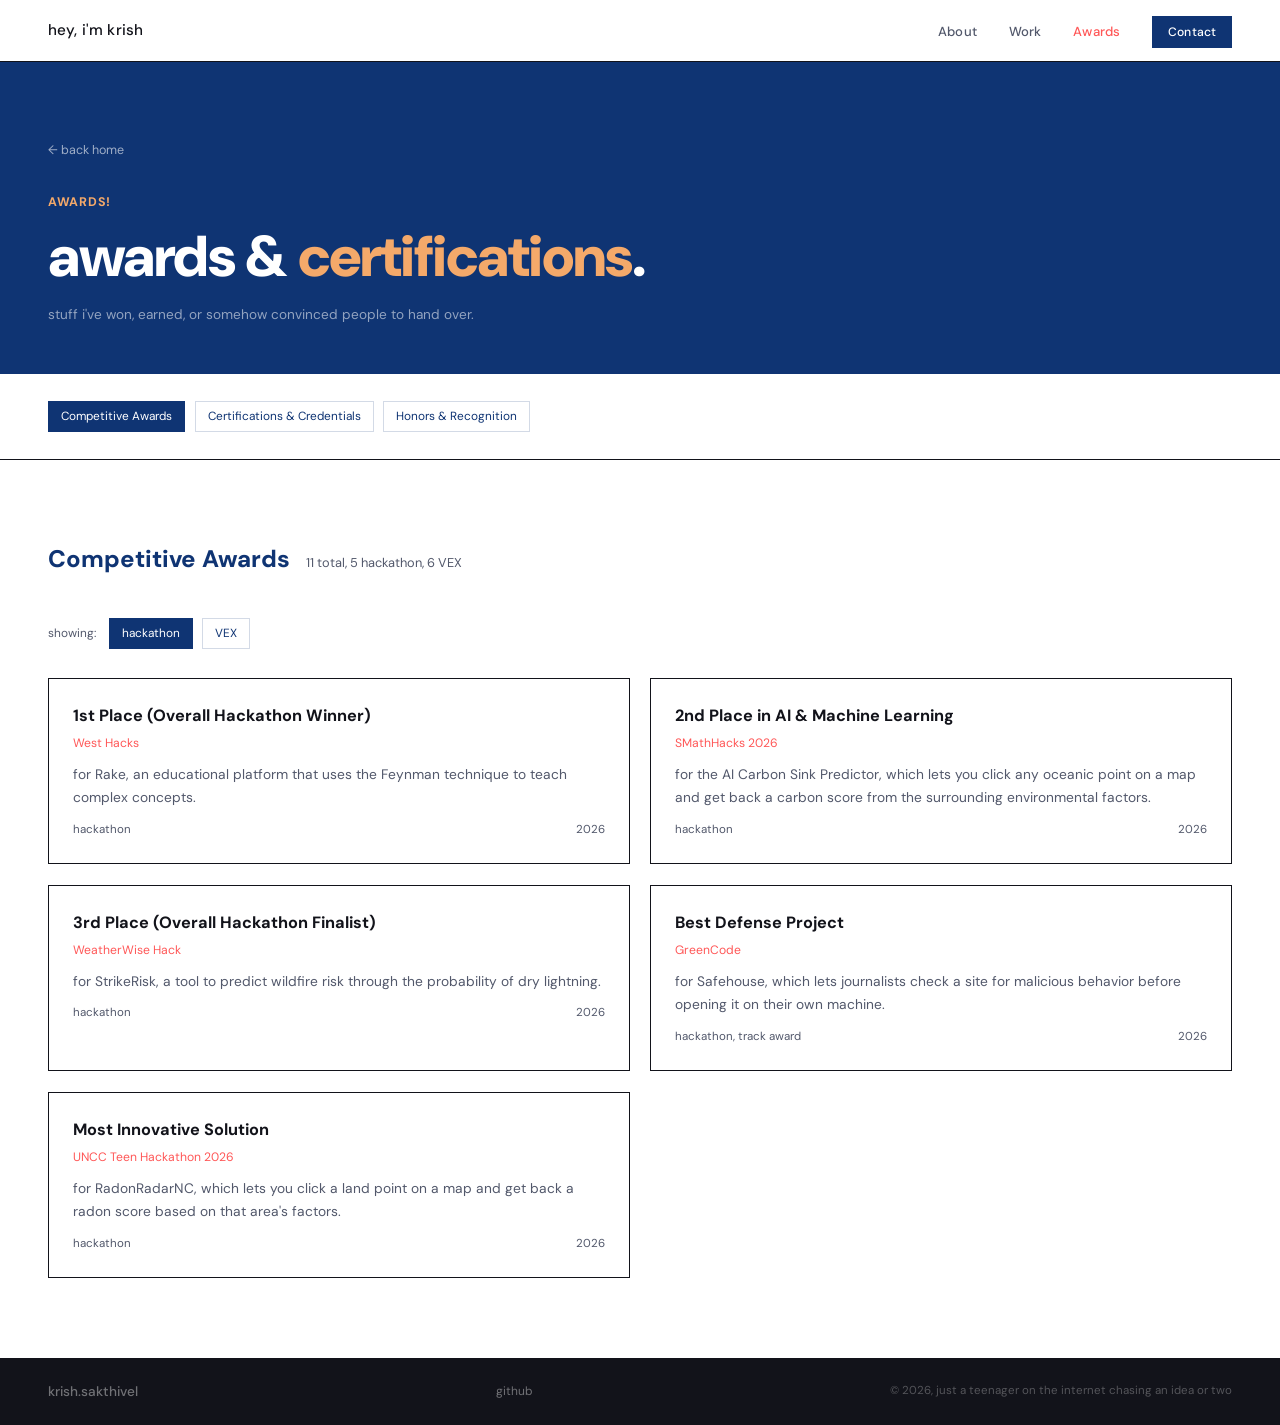
==== awards.html @ 3a536525 "rework" ====
<!DOCTYPE html>
<html lang="en">
<head>
  <meta charset="UTF-8"/>
  <meta name="viewport" content="width=device-width, initial-scale=1.0"/>
  <title>awards &amp; certifications, krish sakthivel</title>
  <link rel="stylesheet" href="assets/style.css"/>
  <style>
    /* category tabs, reuses the .filter-btn look from the projects page */
    .awards-tabs { padding: 1.7rem 3rem; }
    .awards-section.hidden { display: none; }

    /* color-coded org line, replaces the old rank badge */
    .award-org.org-navy { color: var(--navy); }
    .award-org.org-muted { color: var(--muted); }

    /* competitive-awards sub-filter: hackathon vs VEX, never both at once */
    .kind-filter { margin-bottom: 1.8rem; }
    .award-card.hidden { display: none; }
  </style>
</head>
<body>

  <nav>
    <a href="/" class="nav-logo">hey, i'm krish</a>
    <ul class="nav-links">
      <li><a href="index.html#about">About</a></li>
      <li><a href="index.html#work">Work</a></li>
      <li><a href="awards.html" class="active">Awards</a></li>
      <li><a href="index.html#contact" class="nav-cta">Contact</a></li>
    </ul>
  </nav>

  <header class="page-header">
    <div class="header-inner">
      <a href="/" class="back-link">← back home</a>
      <span class="tag-label" style="color:var(--peach);">awards!</span>
      <h1 class="page-heading">awards &amp; <span class="hl">certifications</span>.</h1>
      <p class="page-sub">stuff i've won, earned, or somehow convinced people to hand over.</p>
    </div>
  </header>

  <div class="filters awards-tabs">
    <div class="filter-group">
      <button class="filter-btn active" data-tab="competitive">Competitive Awards</button>
      <button class="filter-btn" data-tab="certs">Certifications &amp; Credentials</button>
      <button class="filter-btn" data-tab="honors">Honors &amp; Recognition</button>
    </div>
  </div>

  <section class="awards-section" data-tab="competitive">
    <div class="awards-section-header">
      <h2 class="awards-section-title">Competitive Awards</h2>
      <span class="awards-section-count">11 total, 5 hackathon, 6 VEX</span>
    </div>
    <div class="filter-group kind-filter">
      <span class="filter-group-label">showing:</span>
      <button class="filter-btn active" data-kind="hackathon">hackathon</button>
      <button class="filter-btn" data-kind="vex">VEX</button>
    </div>
    <div class="award-grid">
<div class="award-card" data-kind="hackathon">
        <div class="award-body">
          <div class="award-title">1st Place (Overall Hackathon Winner)</div>
          <div class="award-org">West Hacks</div>
          <p class="award-desc">for Rake, an educational platform that uses the Feynman technique to teach complex concepts.</p>
          <div class="award-foot"><span>hackathon</span><span>2026</span></div>
        </div>
      </div>

      <div class="award-card" data-kind="hackathon">
        <div class="award-body">
          <div class="award-title">2nd Place in AI &amp; Machine Learning</div>
          <div class="award-org">SMathHacks 2026</div>
          <p class="award-desc">for the AI Carbon Sink Predictor, which lets you click any oceanic
            point on a map and get back a carbon score from the surrounding environmental factors.</p>
          <div class="award-foot"><span>hackathon</span><span>2026</span></div>
        </div>
      </div>

         <div class="award-card" data-kind="hackathon">
        <div class="award-body">
          <div class="award-title">3rd Place (Overall Hackathon Finalist)</div>
          <div class="award-org">WeatherWise Hack</div>
          <p class="award-desc">for StrikeRisk, a tool to predict wildfire risk through the probability of dry lightning.</p>
          <div class="award-foot"><span>hackathon</span><span>2026</span></div>
        </div>
      </div>
<div class="award-card" data-kind="hackathon">
        <div class="award-body">
          <div class="award-title">Best Defense Project</div>
          <div class="award-org">GreenCode</div>
          <p class="award-desc">for Safehouse, which lets journalists check a site for malicious
            behavior before opening it on their own machine.</p>
          <div class="award-foot"><span>hackathon, track award</span><span>2026</span></div>
        </div>
      </div>
      <div class="award-card" data-kind="hackathon">
        <div class="award-body">
          <div class="award-title">Most Innovative Solution</div>
          <div class="award-org">UNCC Teen Hackathon 2026</div>
          <p class="award-desc">for RadonRadarNC, which lets you click a land point on a map and get
            back a radon score based on that area's factors.</p>
          <div class="award-foot"><span>hackathon</span><span>2026</span></div>
        </div>
      </div>

      

     

      <div class="award-card" data-kind="vex">
        <div class="award-body">
          <div class="award-title">Tournament Champions</div>
          <div class="award-org org-navy">West Cabarrus Robo Challenge Invitational</div>
          <p class="award-desc">MS/HS V5: Blended VEX V5 Robotics Competition Invitational, for being
            part of the winning alliance.</p>
          <div class="award-foot"><span>VEX, team 13155U</span><span>2026</span></div>
        </div>
      </div>

      <div class="award-card" data-kind="vex">
        <div class="award-body">
          <div class="award-title">Excellence Award</div>
          <div class="award-org org-navy">West Cabarrus Robo Challenge Invitational</div>
          <p class="award-desc">MS/HS V5: Blended VEX V5 Robotics Competition Invitational, for being
            the best team overall.</p>
          <div class="award-foot"><span>VEX, team 13155U</span><span>2026</span></div>
        </div>
      </div>

      <div class="award-card" data-kind="vex">
        <div class="award-body">
          <div class="award-title">Tournament Finalists</div>
          <div class="award-org org-navy">Trojan Throwdown <em>(postponed)</em></div>
          <p class="award-desc">MS/HS V5: Blended VEX V5 Robotics Competition Open, for being part
            of the alliance that made it to finals.</p>
          <div class="award-foot"><span>VEX, team 13155U</span><span>2026</span></div>
        </div>
      </div>

      <div class="award-card" data-kind="vex">
        <div class="award-body">
          <div class="award-title">Tournament Finalists</div>
          <div class="award-org org-navy">Hoke County Schools V5RC</div>
          <p class="award-desc">Middle/High Only, for being part of the alliance that made it to finals.</p>
          <div class="award-foot"><span>VEX, team 13155U</span><span>2026</span></div>
        </div>
      </div>

      <div class="award-card" data-kind="vex">
        <div class="award-body">
          <div class="award-title">Innovate Award</div>
          <div class="award-org org-navy">Hoke County Schools V5RC</div>
          <p class="award-desc">Middle/High Only, for an innovative solution to the VEX challenge.</p>
          <div class="award-foot"><span>VEX, team 13155U</span><span>2026</span></div>
        </div>
      </div>

      <div class="award-card" data-kind="vex">
        <div class="award-body">
          <div class="award-title">Judges Award</div>
          <div class="award-org org-navy">NC VEX IQ State Championship</div>
          <p class="award-desc">2024 to 2025 season, for being the team the judges liked most.</p>
          <div class="award-foot"><span>VEX, team 40586B</span><span>2025</span></div>
        </div>
      </div>

    </div>
  </section>

  <section class="awards-section" data-tab="certs">
    <div class="awards-section-header">
      <h2 class="awards-section-title">Certifications &amp; Credentials</h2>
      <span class="awards-section-count">3 certifications</span>
    </div>
    <div class="award-grid">

      <div class="award-card">
        <div class="award-body">
          <div class="award-title">CS50 Python '24</div>
          <div class="award-org org-muted">Harvard CS50</div>
          <p class="award-desc">completed CS50's course on the fundamentals of Python.</p>
          <div class="award-foot"><span>certification</span><span>2024</span></div>
        </div>
      </div>

      <div class="award-card">
        <div class="award-body">
          <div class="award-title">CS50 Scratch</div>
          <div class="award-org org-muted">Harvard CS50</div>
          <p class="award-desc">completed CS50's course on the fundamentals of Scratch.</p>
          <div class="award-foot"><span>certification</span><span>2024</span></div>
        </div>
      </div>

      <div class="award-card">
        <div class="award-body">
          <div class="award-title">Web Dev, Level 1–3</div>
          <div class="award-org org-muted">Codeyoung</div>
          <p class="award-desc">covered HTML, CSS, and JavaScript in depth, with a touch of React
            Native, SQL, and Python.</p>
          <div class="award-foot"><span>certification</span><span>2022</span></div>
        </div>
      </div>

    

    </div>
  </section>

  <section class="awards-section" data-tab="honors">
    <div class="awards-section-header">
      <h2 class="awards-section-title">Honors &amp; Recognition</h2>
      <span class="awards-section-count">1 honor (working on more)</span>
    </div>
    <div class="award-grid">

      <div class="award-card">
        <div class="award-body">
          <div class="award-title">CTY Grand Honors / SET</div>
          <div class="award-org">Johns Hopkins CTY</div>
          <p class="award-desc">recognized in the 2024–2025 CTY Talent Search for a high SAT score
            in 8th grade.</p>
          <div class="award-foot"><span>honor</span><span>2025</span></div>
        </div>
      </div>

    </div>
  </section>

  <footer>
    <a href="/" class="foot-logo">krish.sakthivel</a>
    <div class="foot-links">
      <a href="https://github.com/krishsakthivel" target="_blank">github</a>
    </div>
    <p class="foot-copy">&copy; 2026, just a teenager on the internet chasing an idea or two</p>
  </footer>

  <script src="assets/main.js"></script>
  <script>
    const tabBtns = document.querySelectorAll('.awards-tabs .filter-btn');
    const sections = document.querySelectorAll('.awards-section');

    function showTab(tab) {
      sections.forEach(sec => {
        sec.classList.toggle('hidden', !(tab === 'all' || sec.dataset.tab === tab));
      });
    }

    tabBtns.forEach(btn => {
      btn.addEventListener('click', () => {
        tabBtns.forEach(b => b.classList.remove('active'));
        btn.classList.add('active');
        showTab(btn.dataset.tab);
      });
    });

    // competitive awards: hackathon vs VEX, never shown together
    const kindBtns = document.querySelectorAll('.kind-filter .filter-btn');
    const kindCards = document.querySelectorAll('.award-card[data-kind]');

    function showKind(kind) {
      kindCards.forEach(card => {
        card.classList.toggle('hidden', card.dataset.kind !== kind);
      });
    }

    kindBtns.forEach(btn => {
      btn.addEventListener('click', () => {
        kindBtns.forEach(b => b.classList.remove('active'));
        btn.classList.add('active');
        showKind(btn.dataset.kind);
      });
    });

    showTab('competitive');
    showKind('hackathon');
  </script>
</body>
</html>
---- assets/style.css ----
/* ==========================================================================
   krish sakthivel, portfolio
   design: instrument-panel / risk-radar. grounded in his own project set
   (radon, hydrogen sulfide, lightning, carbon: all point-on-a-map risk
   readers), so the whole site borrows the vocabulary of a scan console:
   coordinates, sweep lines, log entries, status readouts.
   ========================================================================== */

@import url('https://fonts.googleapis.com/css2?family=DM+Sans:opsz,wght@9..40,400;9..40,500;9..40,700;9..40,900&display=swap');

*, *::before, *::after { box-sizing: border-box; margin: 0; padding: 0; }

:root {
  --navy:    #0f3473;
  --navy-70: rgba(15,52,115,0.7);
  --coral:   #ff5757;
  --peach:   #f4a96a;
  --white:   #ffffff;
  --ink:     #12131a;
  --muted:   #52586b;
  --line:    rgba(15,52,115,0.18);
  --line-soft: rgba(15,52,115,0.08);

  --sans: 'DM Sans', sans-serif;

  --edge: 4px; /* card corner — small, consistent, not the soft-blob radius */
}

html { scroll-behavior: smooth; }

body {
  background: var(--white);
  color: var(--ink);
  font-family: var(--sans);
  font-weight: 400;
  line-height: 1.6;
  overflow-x: hidden;
}

a { color: inherit; }

::selection { background: var(--coral); color: var(--white); }

/* ── grid texture, used as a quiet background layer on light sections ── */
.grid-tex {
  background-image:
    linear-gradient(var(--line-soft) 1px, transparent 1px),
    linear-gradient(90deg, var(--line-soft) 1px, transparent 1px);
  background-size: 42px 42px;
}

/* ── NAV ── */
nav {
  position: fixed; top: 0; left: 0; right: 0;
  z-index: 100;
  padding: 1.1rem 3rem;
  display: flex; justify-content: space-between; align-items: center;
  background: var(--white);
  border-bottom: 1.5px solid var(--ink);
}

.nav-logo {
  font-family: var(--sans);
  font-size: 0.95rem;
  font-weight: 500;
  color: var(--ink);
  text-decoration: none;
  letter-spacing: 0.01em;
  display: flex; align-items: center; gap: 0.5rem;
}
.nav-logo .dot {
  width: 8px; height: 8px;
  background: var(--coral);
}

.nav-links { display: flex; gap: 2rem; list-style: none; align-items: center; }
.nav-links a {
  font-size: 0.82rem;
  font-weight: 500;
  color: var(--muted);
  text-decoration: none;
  transition: color 0.15s;
  letter-spacing: 0.01em;
}
.nav-links a:hover, .nav-links a.active { color: var(--ink); }
.nav-links a.active { color: var(--coral); }

.nav-cta {
  font-family: var(--sans);
  font-size: 0.76rem !important;
  font-weight: 500 !important;
  color: var(--white) !important;
  background: var(--navy);
  padding: 0.5rem 1rem;
  transition: background 0.15s !important;
}
.nav-cta:hover { background: var(--coral) !important; }

/* ── shared button ── */
.btn {
  font-family: var(--sans);
  font-size: 0.8rem; font-weight: 500;
  padding: 0.85rem 1.6rem;
  text-decoration: none;
  display: inline-flex; align-items: center; gap: 0.5rem;
  border: 1.5px solid var(--ink);
  transition: transform 0.12s, box-shadow 0.12s, background 0.12s, color 0.12s;
  cursor: pointer;
}
.btn-solid { background: var(--navy); color: var(--white); border-color: var(--navy); }
.btn-solid:hover { background: var(--coral); border-color: var(--coral); transform: translate(-2px,-2px); box-shadow: 3px 3px 0 var(--ink); }
.btn-line { background: transparent; color: var(--ink); }
.btn-line:hover { transform: translate(-2px,-2px); box-shadow: 3px 3px 0 var(--ink); }

/* ── section label, plain text, no badge/pill ── */
.tag-label {
  font-family: var(--sans);
  font-size: 0.78rem;
  font-weight: 700;
  color: var(--coral);
  letter-spacing: 0.06em;
  text-transform: uppercase;
  margin-bottom: 0.9rem;
  display: block;
}

.section-heading {
  font-family: var(--sans);
  font-weight: 900;
  font-size: clamp(1.9rem, 3.6vw, 2.9rem);
  line-height: 1.1;
  letter-spacing: -0.02em;
  color: var(--navy);
  margin-bottom: 1.3rem;
}
.work .section-heading {
  font-family: var(--sans);
  font-weight: 900;
  font-size: clamp(1.9rem, 3.6vw, 2.9rem);
  line-height: 1.1;
  letter-spacing: -0.02em;
  color: white;
  margin-bottom: 1.3rem;
}
.work .proj-title {
 
  color: white

}
.work .proj-desc {

  color: rgb(228, 210, 210);

}
.section-heading .hl { color: var(--coral); }

/* ── HERO ── */
.hero {
  background: var(--navy);
  color: var(--white);
  min-height: 100vh;
  display: grid;
  grid-template-columns: 1.05fr 0.95fr;
  align-items: center;
  padding: 8rem 3rem 4rem;
  position: relative;
  overflow: hidden;
}

.hero-left { position: relative; z-index: 2; }

.hero-kicker {
  font-family: var(--sans);
  font-size: 0.82rem;
  color: var(--peach);
  letter-spacing: 0.02em;
  margin-bottom: 1.4rem;
}

.hero-name {
  font-family: var(--sans);
  font-weight: 900;
  font-size: clamp(2.6rem, 6vw, 4.6rem);
  line-height: 1.0;
  letter-spacing: -0.03em;
  margin-bottom: 1.3rem;
}
.hero-name span { color: var(--peach); }

.hero-desc {
  font-size: 1.05rem;
  color: rgba(255,255,255,0.78);
  max-width: 46ch;
  margin-bottom: 2.2rem;
  line-height: 1.75;
}

.hero-actions { display: flex; gap: 0.9rem; flex-wrap: wrap; margin-bottom: 2.4rem; }
.hero .btn-solid { background: var(--coral); border-color: var(--coral); color: var(--white); }
.hero .btn-solid:hover { background: var(--peach); border-color: var(--peach); color: var(--navy); box-shadow: 3px 3px 0 rgba(255,255,255,0.35); }
.hero .btn-line { border-color: rgba(255,255,255,0.4); color: var(--white); }
.hero .btn-line:hover { border-color: var(--white); box-shadow: 3px 3px 0 rgba(255,255,255,0.25); }

.hero-socials {
  display: flex; align-items: center; gap: 1.1rem; flex-wrap: wrap;
  font-family: var(--sans);
}
.hero-social-link {
  display: inline-flex; align-items: center; gap: 0.4rem;
  font-size: 0.78rem;
  color: rgba(255,255,255,0.6);
  text-decoration: none;
  transition: color 0.15s;
}
.hero-social-link svg { opacity: 0.7; flex-shrink: 0; transition: opacity 0.15s; }
.hero-social-link:hover { color: var(--white); }
.hero-social-link:hover svg { opacity: 1; }

/* ── radar scope, hero signature element ── */
.scope-wrap {
  position: relative; z-index: 1;
  display: flex; align-items: center; justify-content: center;
  height: 100%;
}
.scope { width: min(440px, 100%); height: auto; }
.scope-ring { fill: none; stroke: rgba(244,169,106,0.28); stroke-width: 1; }
.scope-ring.outer { stroke: rgba(244,169,106,0.45); }
.scope-cross { stroke: rgba(244,169,106,0.22); stroke-width: 1; }
.scope-sweep-wrap { transform-origin: 210px 210px; animation: sweep 5s linear infinite; }
@keyframes sweep { from { transform: rotate(0deg); } to { transform: rotate(360deg); } }
.scope-blip { fill: var(--coral); }
.scope-blip.alt { fill: var(--peach); }
.scope-label {
  font-family: var(--sans);
  font-size: 8.5px;
  fill: rgba(255,255,255,0.55);
  letter-spacing: 0.02em;
}

/* ── ABOUT ── */
.about {
  padding: 7rem 3rem;
  display: grid;
  grid-template-columns: 0.85fr 1.15fr;
  gap: 4.5rem;
  align-items: start;
}

.about-photo-wrap { position: relative; }
.about-photo {
  width: 100%; aspect-ratio: 4/5;
  overflow: hidden;
  border: 1.5px solid var(--ink);
  position: relative;
}
.about-photo img { width: 100%; height: 100%; object-fit: cover; display: block; filter: grayscale(0.15) contrast(1.02); }
.about-photo-frame {
  position: absolute; inset: 10px;
  border: 1px solid rgba(255,255,255,0.55);
  pointer-events: none;
}
.about-photo-tag {
  position: absolute; bottom: 0; left: 0; right: 0;
  background: var(--navy);
  color: var(--peach);
  font-family: var(--sans);
  font-size: 0.7rem;
  letter-spacing: 0.04em;
  padding: 0.5rem 0.8rem;
}

.about-body p {
  font-size: 0.98rem;
  color: var(--muted);
  line-height: 1.85;
  margin-bottom: 1.1rem;
  max-width: 62ch;
}
.about-body strong { color: var(--ink); font-weight: 700; }
.about-body .hl { color: var(--coral); font-weight: 500; }

.skills {
  display: flex; flex-wrap: wrap; gap: 0.55rem; margin-top: 1.8rem;
}
.skill {
  font-family: var(--sans);
  font-size: 0.76rem; font-weight: 400;
  padding: 0.4rem 0.75rem;
  background: var(--white);
  border: 1px solid var(--line);
  color: var(--navy);
  transition: border-color 0.15s, background 0.15s;
}
.skill:hover { border-color: var(--coral); background: rgba(255,87,87,0.06); }

/* ── WORK / LOG LIST ── */
.work { padding: 6rem 3rem 7rem; background: var(--white); }

.work-header {
  display: flex; justify-content: space-between; align-items: flex-end;
  margin-bottom: 3rem;
  flex-wrap: wrap; gap: 1rem;
}

.see-all {
  font-family: var(--sans);
  font-size: 0.8rem; font-weight: 500;
  color: var(--muted); text-decoration: none;
  display: flex; align-items: center; gap: 0.4rem;
  transition: color 0.15s;
}
.see-all::after { content: '→'; transition: transform 0.15s; }
.see-all:hover { color: var(--coral); }
.see-all:hover::after { transform: translateX(4px); }

.log { display: flex; flex-direction: column; }
.proj {
  border-top: 1.5px solid var(--ink);
  padding: 2rem 0;
  display: grid;
  grid-template-columns: 2fr 1.6fr;
  gap: 2.5rem;
  align-items: start;
}
.log .proj:last-child { border-bottom: 1.5px solid var(--ink); }

.proj-meta { display: flex; align-items: baseline; gap: 0.9rem; margin-bottom: 0.7rem; }
.proj-title {
  font-family: var(--sans);
  font-weight: 700;
  font-size: 1.35rem;
  letter-spacing: -0.01em;
  color: var(--navy);
}
.proj-desc { font-size: 0.92rem; color: var(--muted); line-height: 1.8; max-width: 56ch; }

.proj-side { display: flex; flex-direction: column; gap: 0.9rem; }
.proj-stack { display: flex; gap: 0.4rem; flex-wrap: wrap; }
.proj-tag {
  font-family: var(--sans);
  font-size: 0.7rem; font-weight: 400;
  padding: 0.3rem 0.6rem;
  border: 1px solid var(--line);
  color: var(--navy);
}
.status {
  font-family: var(--sans);
  font-size: 0.7rem; font-weight: 500;
  letter-spacing: 0.03em;
  padding: 0.3rem 0.6rem;
  display: inline-flex; align-items: center; gap: 0.4rem;
  width: fit-content;
}
.status::before { content: ''; width: 6px; height: 6px; border-radius: 50%; }
.status-live { background: rgba(244,169,106,0.18); color: #a35a1c; }
.status-live::before { background: var(--peach); }
.status-wip { background: rgba(255,87,87,0.1); color: var(--coral); }
.status-wip::before { background: var(--coral); }
.status-unavail { background: rgba(15,52,115,0.08); color: var(--navy); }
.status-unavail::before { background: var(--navy); }
.status-deprecated { background: rgba(82,88,107,0.1); color: var(--muted); }
.status-deprecated::before { background: var(--muted); }

.proj-thumb {
  width: 100%; aspect-ratio: 16/8;
  overflow: hidden;
  border: 1px solid var(--line);
}
.proj-thumb img { width: 100%; height: 100%; object-fit: cover; display: block; }

.proj-links { display: flex; gap: 1.2rem; flex-wrap: wrap; }
.proj-link {
  font-family: var(--sans);
  font-size: 0.78rem; font-weight: 500;
  color: var(--ink);
  text-decoration: none;
  display: inline-flex; align-items: center; gap: 0.35rem;
  transition: color 0.15s;
}
.proj-link::after { content: '↗'; }
.proj-link:hover { color: var(--muted); }
.proj-collab { font-family: var(--sans); font-size: 0.72rem; color: var(--muted); }

/* ── CONTACT ── */
.contact {
  background: var(--navy);
  color: var(--white);
  padding: 7rem 3rem;
  position: relative;
  overflow: hidden;
}
.contact-inner { position: relative; z-index: 1; max-width: 680px; }

.contact-heading {
  font-family: var(--sans);
  font-weight: 900;
  font-size: clamp(2.1rem, 5vw, 3.4rem);
  line-height: 1.08;
  margin-bottom: 1.2rem;
  letter-spacing: -0.02em;
}
.contact-heading .hl { color: var(--peach); }

.contact-sub {
  font-size: 1rem;
  color: rgba(255,255,255,0.72);
  max-width: 52ch;
  margin-bottom: 2.4rem;
  line-height: 1.8;
}

.contact-list { display: flex; flex-direction: column; }
.contact-row {
  display: flex; align-items: center; justify-content: space-between;
  padding: 1.1rem 0;
  border-top: 1px solid rgba(255,255,255,0.18);
  text-decoration: none;
  color: var(--white);
  transition: gap 0.15s, color 0.15s;
}
.contact-list .contact-row:last-child { border-bottom: 1px solid rgba(255,255,255,0.18); }
.contact-row-label {
  font-family: var(--sans); font-weight: 700; font-size: 1.05rem;
}
.contact-row-sub { font-family: var(--sans); font-size: 0.78rem; color: rgba(255,255,255,0.5); }
.contact-row-arrow { font-family: var(--sans); font-size: 1rem; color: var(--coral); transition: transform 0.15s; }
.contact-row:hover .contact-row-arrow { transform: translateX(6px); }
.contact-row:hover .contact-row-label { color: var(--peach); }

/* ── FOOTER ── */
footer {
  background: var(--ink);
  padding: 1.4rem 3rem;
  display: flex; justify-content: space-between; align-items: center;
  flex-wrap: wrap; gap: 1rem;
}
.foot-logo {
  font-family: var(--sans);
  font-size: 0.85rem; font-weight: 500;
  color: rgba(255,255,255,0.4);
  text-decoration: none;
}
.foot-copy {
  font-family: var(--sans);
  font-size: 0.72rem; color: rgba(255,255,255,0.28);
}
.foot-links { display: flex; gap: 1.4rem; align-items: center; }
.foot-links a {
  font-family: var(--sans);
  font-size: 0.75rem; color: rgba(255,255,255,0.4);
  text-decoration: none; transition: color 0.15s;
}
.foot-links a:hover { color: var(--peach); }

/* ── PAGE HEADER (projects/awards) ── */
.page-header {
  padding: 8.5rem 3rem 3rem;
  background: var(--navy);
  color: var(--white);
  position: relative;
}
.back-link {
  font-family: var(--sans);
  font-size: 0.78rem;
  color: rgba(255,255,255,0.6);
  text-decoration: none;
  display: inline-flex; align-items: center; gap: 0.4rem;
  margin-bottom: 2rem;
  transition: color 0.15s;
}
.back-link:hover { color: var(--peach); }
.page-heading {
  font-family: var(--sans);
  font-weight: 900;
  font-size: clamp(2.2rem, 5vw, 3.6rem);
  line-height: 1.05;
  letter-spacing: -0.02em;
}
.page-heading .hl { color: var(--peach); }
.page-sub {
  font-family: var(--sans);
  font-size: 0.85rem;
  color: rgba(255,255,255,0.55);
  margin-top: 1rem;
}
section.work{
  background: var(--coral);
  color:var(--white);
}
/* ── FILTERS (projects page) ── */
.filters {
  padding: 2rem 3rem;
  display: flex; flex-wrap: wrap; gap: 2.2rem;
  border-bottom: 1.5px solid var(--ink);
  align-items: center;
}
.filter-group { display: flex; align-items: center; gap: 0.6rem; flex-wrap: wrap; }
.filter-group-label {
  font-family: var(--sans); font-size: 0.74rem; color: var(--muted);
  margin-right: 0.2rem;
}
.filter-btn {
  font-family: var(--sans);
  font-size: 0.74rem;
  padding: 0.4rem 0.75rem;
  border: 1px solid var(--line);
  background: var(--white);
  color: var(--navy);
  cursor: pointer;
  transition: background 0.15s, color 0.15s, border-color 0.15s;
}
.filter-btn:hover { border-color: var(--navy); }
.filter-btn.active { background: var(--navy); color: var(--white); border-color: var(--navy); }
.result-count { font-family: var(--sans); font-size: 0.78rem; color: var(--muted); margin-left: auto; }
.result-count b { color: var(--coral); }

.projects-list { padding: 0 3rem 7rem; }
.proj.hidden { display: none; }

/* ── AWARDS ── */
.awards-section { padding: 5rem 3rem; }
.awards-section + .awards-section { border-top: 1.5px solid var(--ink); }
.awards-section-header {
  display: flex; align-items: baseline; gap: 1rem; margin-bottom: 2.5rem;
  flex-wrap: wrap;
}
.awards-section-title {
  font-family: var(--sans); font-weight: 800; font-size: 1.5rem; color: var(--navy);
}
.awards-section-count { font-family: var(--sans); font-size: 0.8rem; color: var(--muted); }

.award-grid { display: grid; grid-template-columns: repeat(2, 1fr); gap: 1.3rem; }
.award-card {
  border: 1.5px solid var(--ink);
  padding: 1.5rem;
  display: flex; gap: 1.1rem;
  transition: box-shadow 0.15s, transform 0.15s;
}
.award-card:hover { box-shadow: 5px 5px 0 var(--peach); transform: translate(-3px,-3px); }
.award-rank {
  font-family: var(--sans);
  font-size: 0.72rem; font-weight: 500;
  color: var(--white);
  background: var(--coral);
  padding: 0.35rem 0.55rem;
  height: fit-content;
  white-space: nowrap;
}
.award-rank.alt { background: var(--navy); }
.award-body { flex: 1; }
.award-title { font-family: var(--sans); font-weight: 700; font-size: 1.02rem; color: var(--ink); margin-bottom: 0.3rem; }
.award-org { font-family: var(--sans); font-size: 0.76rem; color: var(--coral); margin-bottom: 0.6rem; }
.award-desc { font-size: 0.86rem; color: var(--muted); line-height: 1.7; margin-bottom: 0.7rem; }
.award-foot { display: flex; justify-content: space-between; font-family: var(--sans); font-size: 0.72rem; color: var(--muted); }

/* ── REVEAL (kept intentionally minimal — used once, not stacked everywhere) ── */
.reveal { opacity: 0; transform: translateY(14px); transition: opacity 0.55s ease, transform 0.55s ease; }
.reveal.in { opacity: 1; transform: none; }

@media (max-width: 900px) {
  nav { padding: 1rem 1.4rem; }
  .hero { grid-template-columns: 1fr; padding: 7rem 1.4rem 3rem; gap: 3rem; text-align: left; }
  .scope-wrap { order: -1; height: auto; padding-bottom: 1rem; }
  .scope { width: min(300px, 80vw); }
  .about { grid-template-columns: 1fr; padding: 4.5rem 1.4rem; gap: 2.5rem; }
  .about-photo { max-width: 320px; }
  .work { padding: 4.5rem 1.4rem 5rem; }
  .proj { grid-template-columns: 1fr; gap: 1.2rem; }
  .contact { padding: 4.5rem 1.4rem; }
  .contact-row { flex-direction: row; }
  footer { padding: 1.4rem; flex-direction: column; text-align: center; }
  .page-header { padding: 7rem 1.4rem 2.5rem; }
  .filters { padding: 1.5rem 1.4rem; }
  .projects-list { padding: 0 1.4rem 5rem; }
  .awards-section { padding: 3.5rem 1.4rem; }
  .award-grid { grid-template-columns: 1fr; }
}
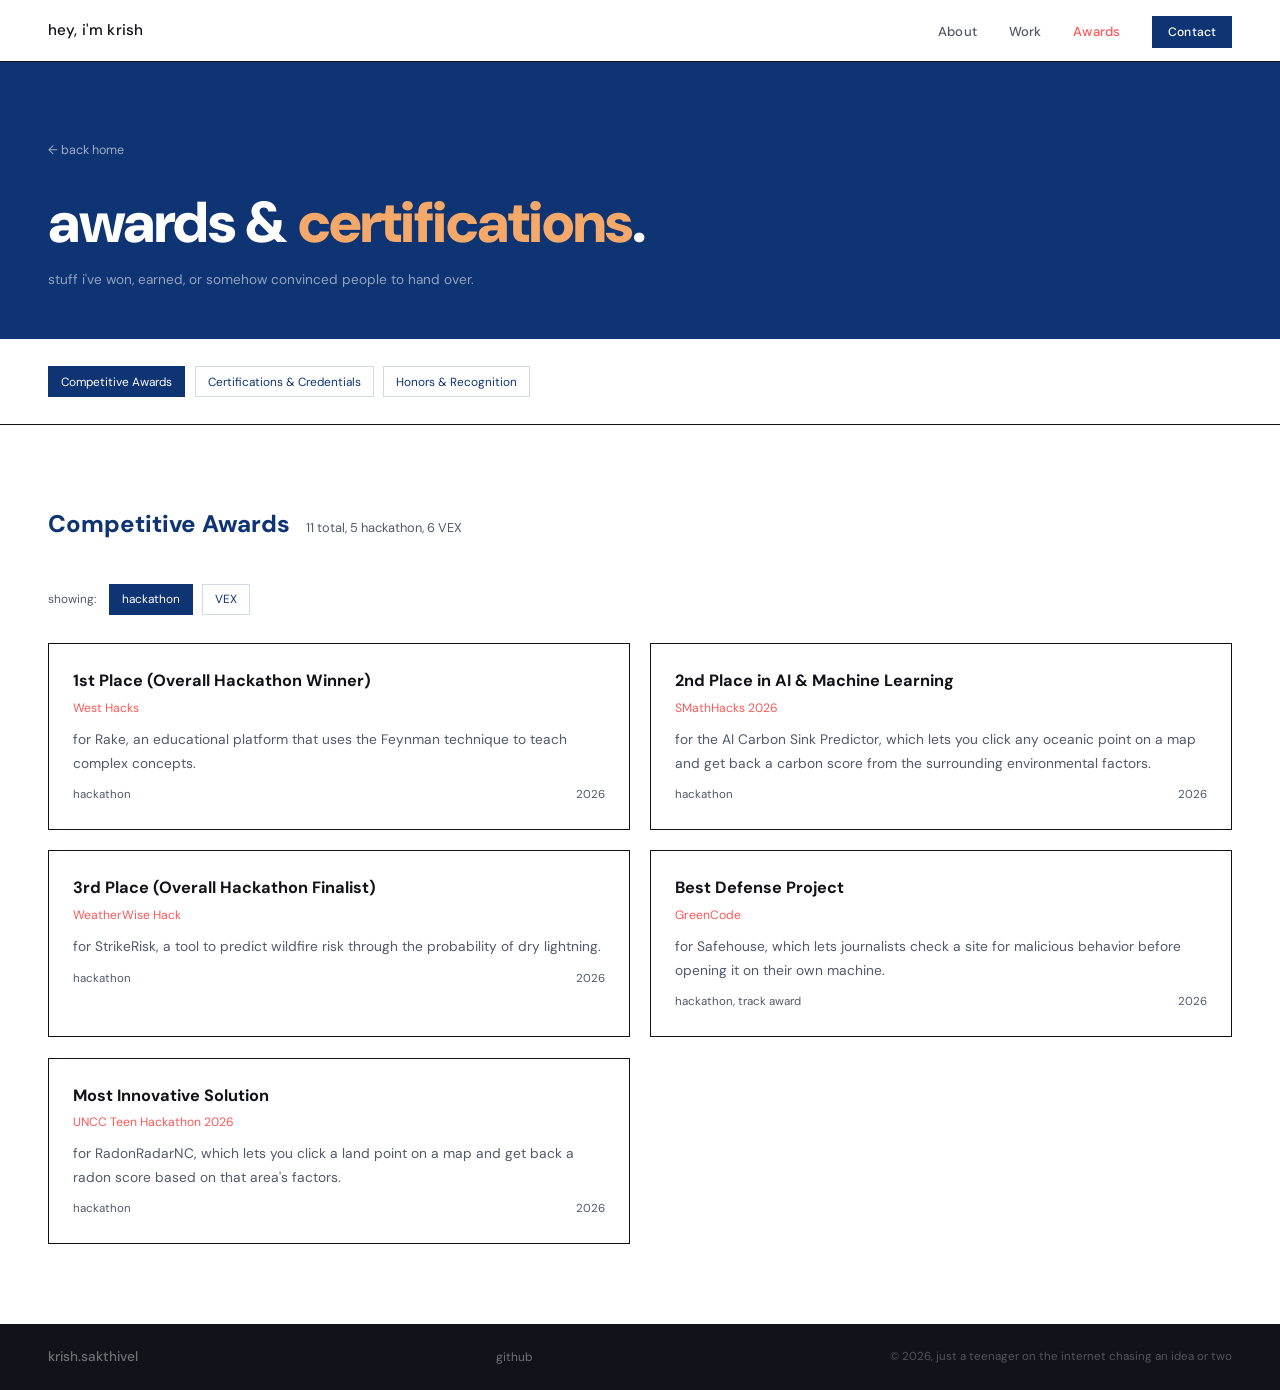
==== commit 8817b70e: "wtv" ====
--- a/awards.html
+++ b/awards.html
@@ -34,7 +34,7 @@
   <header class="page-header">
     <div class="header-inner">
       <a href="/" class="back-link">← back home</a>
-      <span class="tag-label" style="color:var(--peach);">awards!</span>
+
       <h1 class="page-heading">awards &amp; <span class="hl">certifications</span>.</h1>
       <p class="page-sub">stuff i've won, earned, or somehow convinced people to hand over.</p>
     </div>
